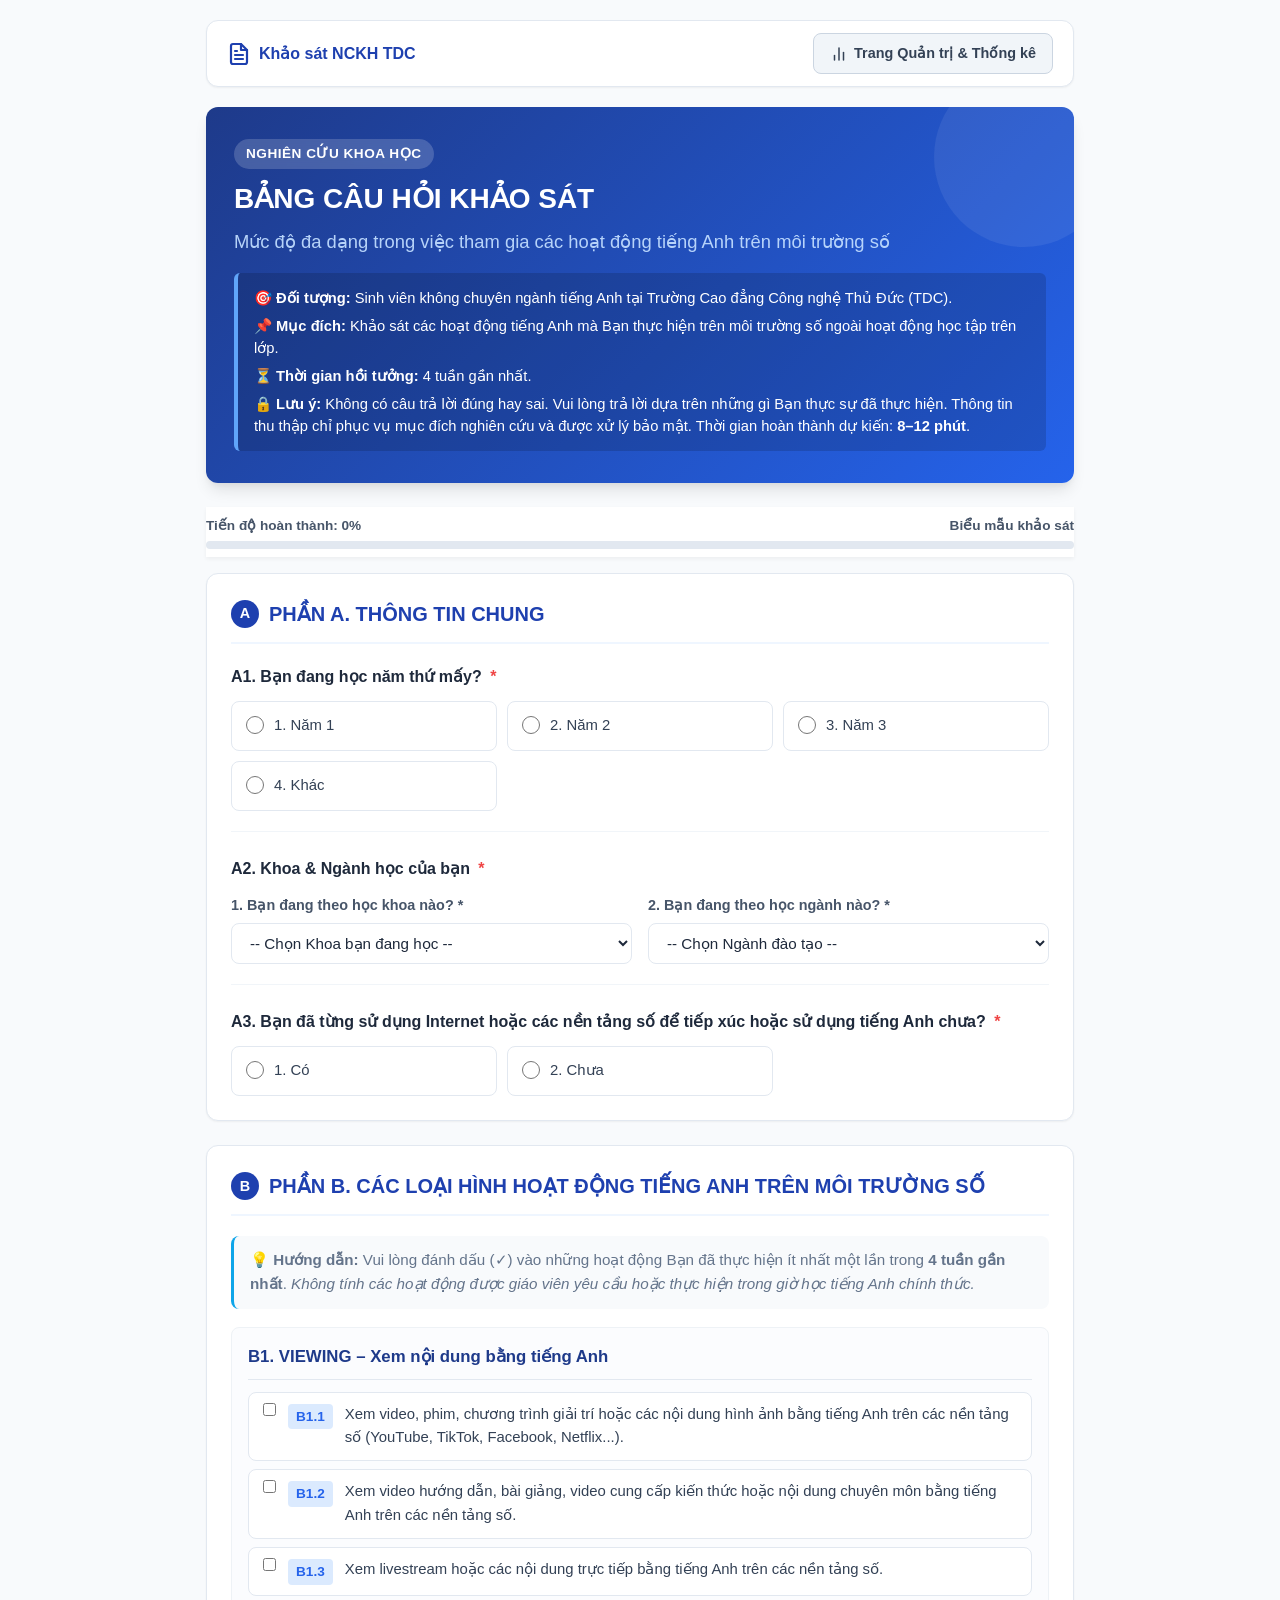
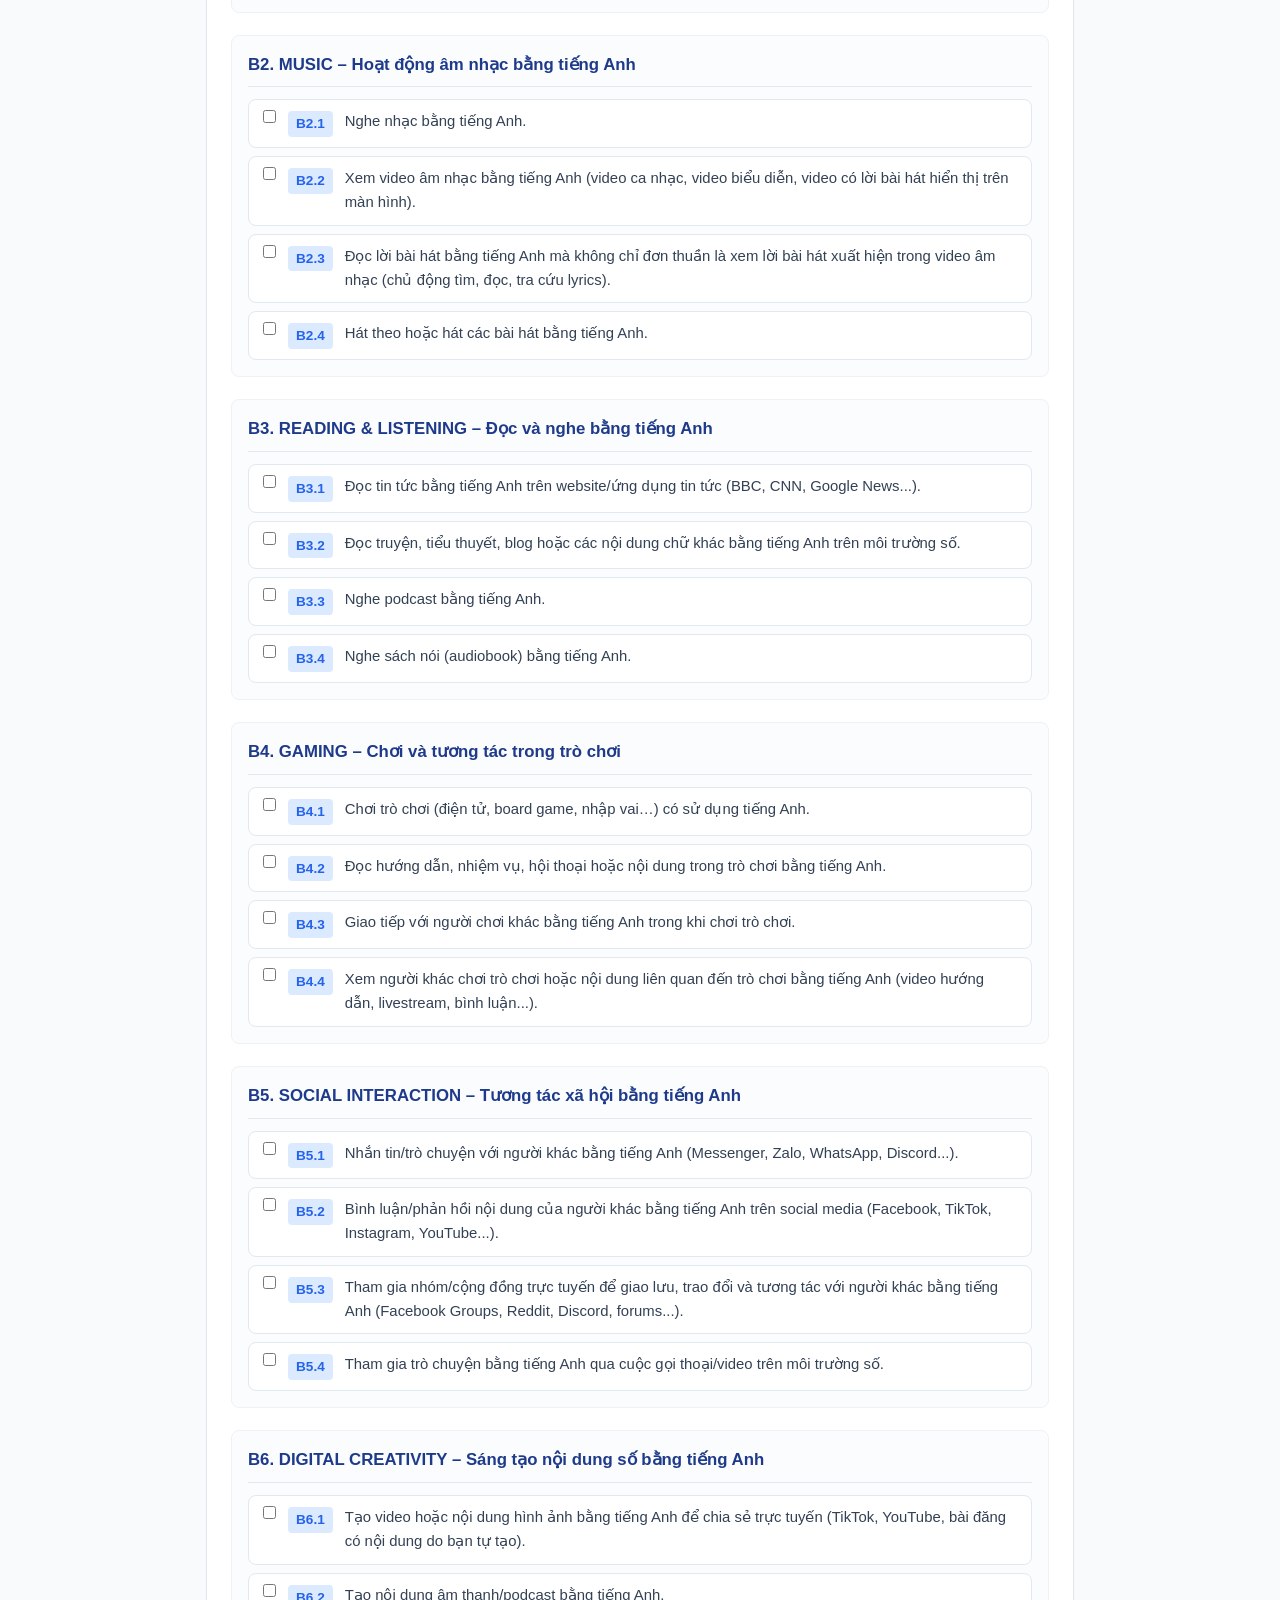
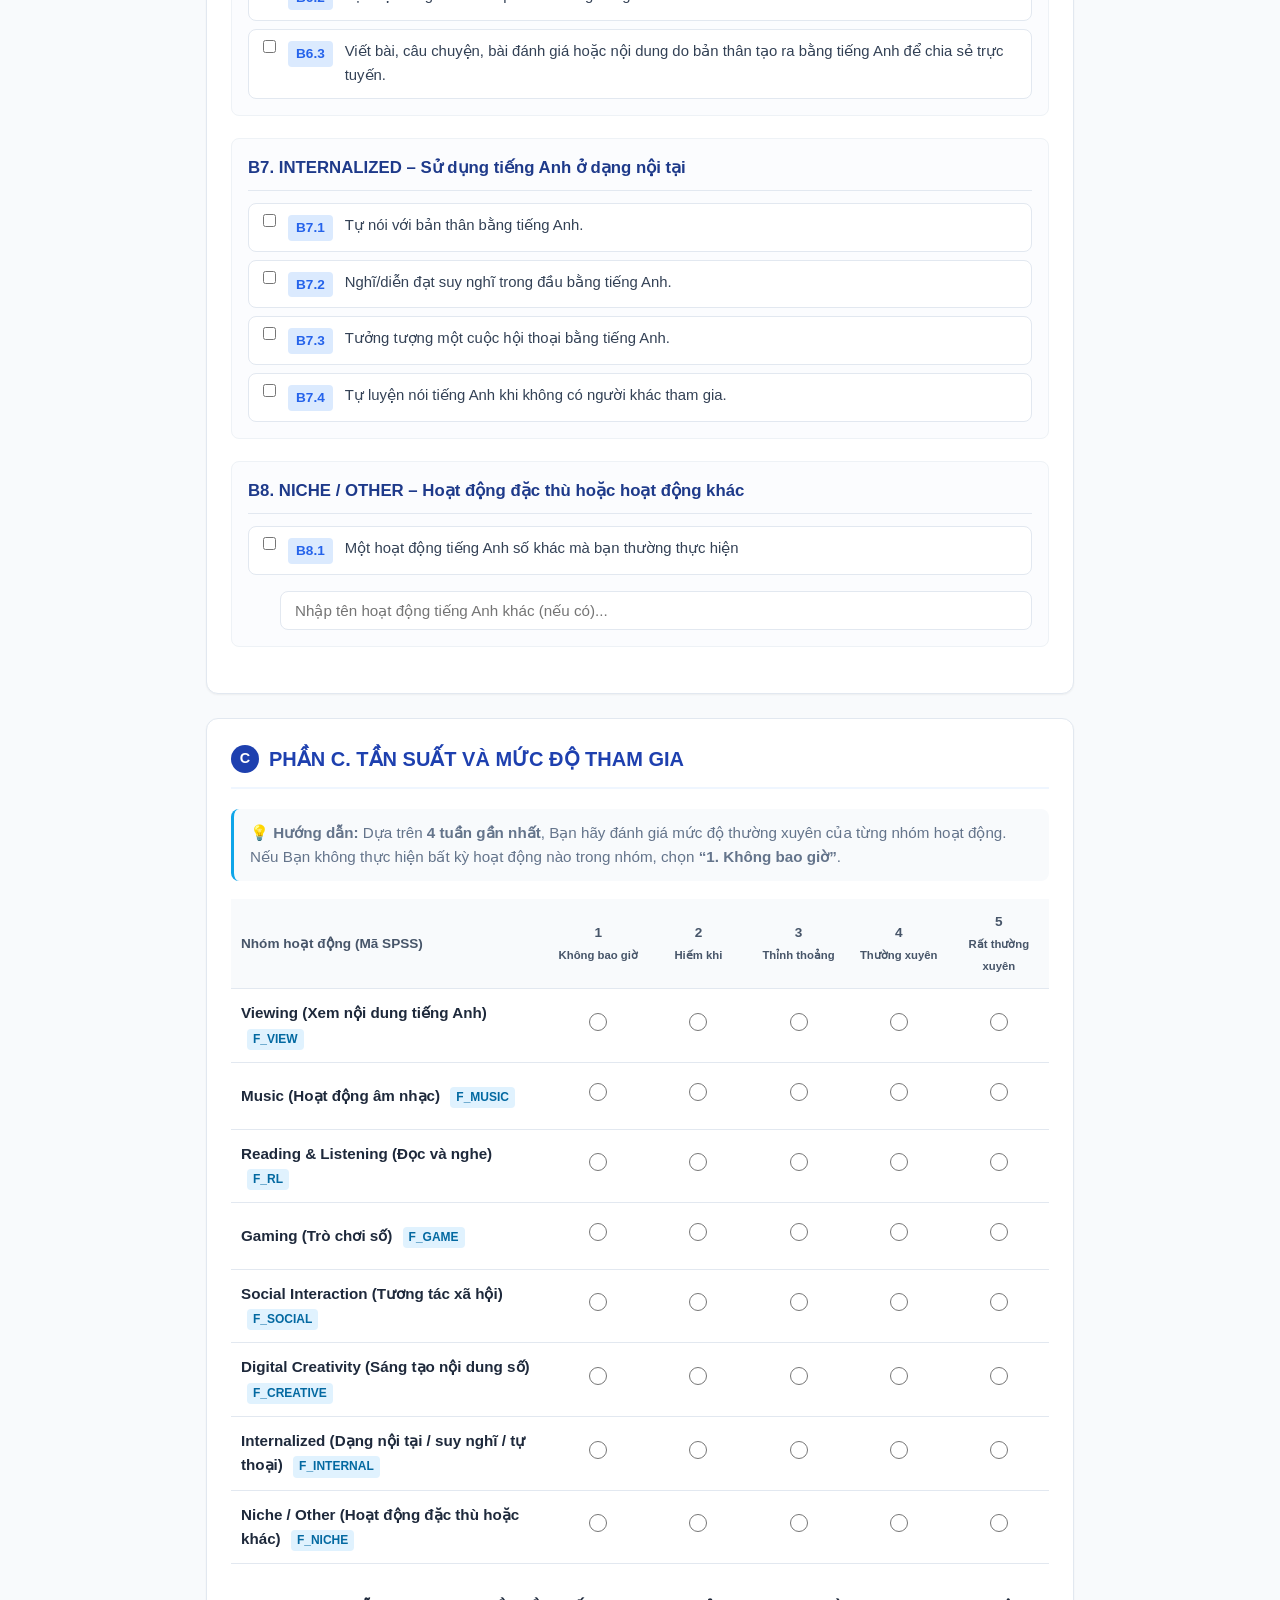
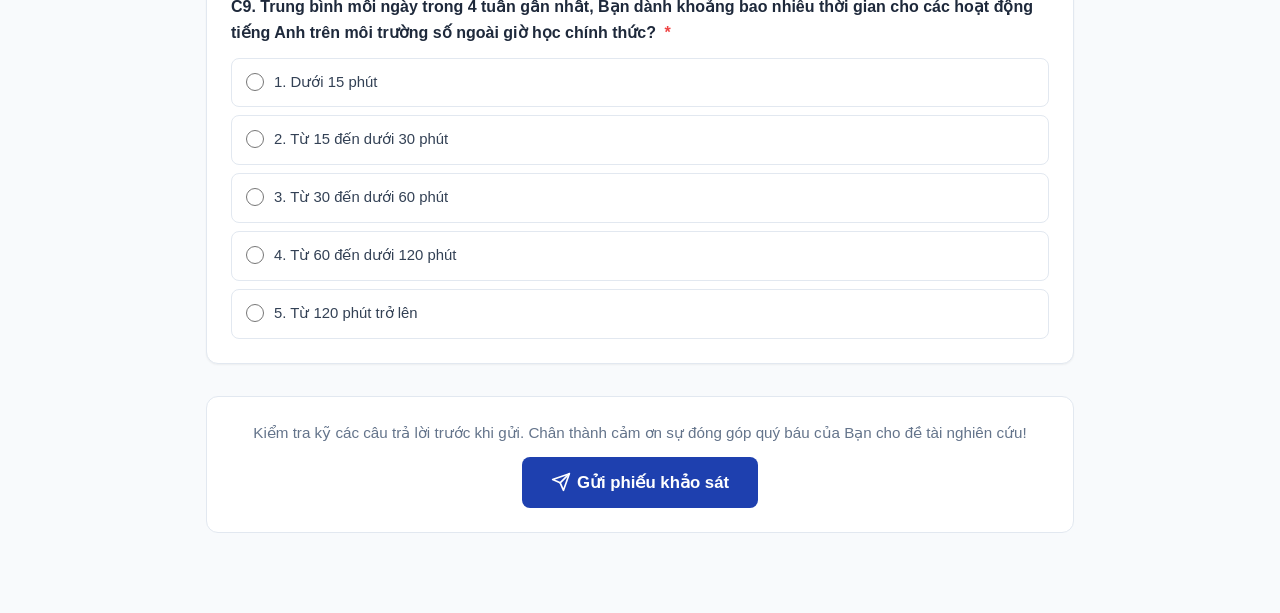
==== index.html @ c8fbd648 "Add files via upload" ====
<!DOCTYPE html>
<html lang="vi">
<head>
  <meta charset="UTF-8">
  <meta name="viewport" content="width=device-width, initial-scale=1.0">
  <title>Khảo Sát Hoạt Động Tiếng Anh Trên Môi Trường Số - TDC</title>
  <link rel="stylesheet" href="style.css">
  <link rel="icon" href="data:image/svg+xml,<svg xmlns=%22http://www.w3.org/2000/svg%22 viewBox=%220 0 100 100%22><text y=%22.9em%22 font-size=%2290%22>📋</text></svg>">
</head>
<body>

  <div class="container">
    <!-- Top Nav -->
    <header class="top-nav">
      <a href="index.html" class="nav-brand">
        <svg width="24" height="24" viewBox="0 0 24 24" fill="none" stroke="currentColor" stroke-width="2.2" stroke-linecap="round" stroke-linejoin="round">
          <path d="M14 2H6a2 2 0 0 0-2 2v16a2 2 0 0 0 2 2h12a2 2 0 0 0 2-2V8z"></path>
          <polyline points="14 2 14 8 20 8"></polyline>
          <line x1="16" y1="13" x2="8" y2="13"></line>
          <line x1="16" y1="17" x2="8" y2="17"></line>
          <polyline points="10 9 9 9 8 9"></polyline>
        </svg>
        <span>Khảo sát NCKH TDC</span>
      </a>
      <div class="nav-links">
        <a href="admin.html" class="btn btn-secondary">
          <svg width="18" height="18" viewBox="0 0 24 24" fill="none" stroke="currentColor" stroke-width="2" stroke-linecap="round" stroke-linejoin="round">
            <line x1="18" y1="20" x2="18" y2="10"></line>
            <line x1="12" y1="20" x2="12" y2="4"></line>
            <line x1="6" y1="20" x2="6" y2="14"></line>
          </svg>
          Trang Quản trị & Thống kê
        </a>
      </div>
    </header>

    <!-- Header Banner -->
    <div class="survey-header">
      <div class="survey-badge">Nghiên cứu khoa học</div>
      <h1>BẢNG CÂU HỎI KHẢO SÁT</h1>
      <h2>Mức độ đa dạng trong việc tham gia các hoạt động tiếng Anh trên môi trường số</h2>
      
      <div class="survey-meta-box">
        <p><strong>🎯 Đối tượng:</strong> Sinh viên không chuyên ngành tiếng Anh tại Trường Cao đẳng Công nghệ Thủ Đức (TDC).</p>
        <p><strong>📌 Mục đích:</strong> Khảo sát các hoạt động tiếng Anh mà Bạn thực hiện trên môi trường số ngoài hoạt động học tập trên lớp.</p>
        <p><strong>⏳ Thời gian hồi tưởng:</strong> 4 tuần gần nhất.</p>
        <p><strong>🔒 Lưu ý:</strong> Không có câu trả lời đúng hay sai. Vui lòng trả lời dựa trên những gì Bạn thực sự đã thực hiện. Thông tin thu thập chỉ phục vụ mục đích nghiên cứu và được xử lý bảo mật. Thời gian hoàn thành dự kiến: <strong>8–12 phút</strong>.</p>
      </div>
    </div>

    <!-- Progress Bar Sticky -->
    <div class="progress-container">
      <div style="display: flex; justify-content: space-between; font-size: 0.85rem; margin-bottom: 4px; font-weight: 600; color: #475569;">
        <span id="progressText">Tiến độ hoàn thành: 0%</span>
        <span>Biểu mẫu khảo sát</span>
      </div>
      <div class="progress-track">
        <div class="progress-fill" id="progressFill"></div>
      </div>
    </div>

    <!-- Form Container -->
    <div id="formContainer">
      <form id="surveyForm">

        <!-- ==================== PHẦN A ==================== -->
        <div class="form-section" id="sectionA">
          <div class="section-title">
            <span class="badge-num">A</span>
            <span>PHẦN A. THÔNG TIN CHUNG</span>
          </div>

          <!-- A1 -->
          <div class="question-group" id="questionA1">
            <label class="question-label">
              A1. Bạn đang học năm thứ mấy? <span class="required">*</span>
            </label>
            <div class="options-grid">
              <label class="option-card">
                <input type="radio" name="A1" value="1" data-label="Năm 1" required>
                <span class="option-text">1. Năm 1</span>
              </label>
              <label class="option-card">
                <input type="radio" name="A1" value="2" data-label="Năm 2">
                <span class="option-text">2. Năm 2</span>
              </label>
              <label class="option-card">
                <input type="radio" name="A1" value="3" data-label="Năm 3">
                <span class="option-text">3. Năm 3</span>
              </label>
              <label class="option-card">
                <input type="radio" name="A1" value="4" data-label="Khác">
                <span class="option-text">4. Khác</span>
              </label>
            </div>
          </div>

          <!-- A2 Khoa & Ngành -->
          <div class="question-group" id="questionA2">
            <label class="question-label">
              A2. Khoa & Ngành học của bạn <span class="required">*</span>
            </label>
            
            <div style="display: grid; grid-template-columns: repeat(auto-fit, minmax(280px, 1fr)); gap: 16px; margin-top: 10px;">
              <div>
                <label style="font-size: 0.9rem; font-weight: 600; color: #475569; display: block; margin-bottom: 6px;">
                  1. Bạn đang theo học khoa nào? <span class="required">*</span>
                </label>
                <select id="selectFaculty" class="select-input" required>
                  <option value="">-- Chọn Khoa bạn đang học --</option>
                </select>
              </div>

              <div>
                <label style="font-size: 0.9rem; font-weight: 600; color: #475569; display: block; margin-bottom: 6px;">
                  2. Bạn đang theo học ngành nào? <span class="required">*</span>
                </label>
                <select id="selectMajor" class="select-input" required>
                  <option value="">-- Chọn Ngành đào tạo --</option>
                </select>
              </div>
            </div>
          </div>

          <!-- A3 -->
          <div class="question-group" id="questionA3">
            <label class="question-label">
              A3. Bạn đã từng sử dụng Internet hoặc các nền tảng số để tiếp xúc hoặc sử dụng tiếng Anh chưa? <span class="required">*</span>
            </label>
            <div class="options-grid">
              <label class="option-card">
                <input type="radio" name="A3" value="1" data-label="Có" required>
                <span class="option-text">1. Có</span>
              </label>
              <label class="option-card">
                <input type="radio" name="A3" value="2" data-label="Chưa">
                <span class="option-text">2. Chưa</span>
              </label>
            </div>
          </div>
        </div>

        <!-- ==================== PHẦN B ==================== -->
        <div class="form-section" id="sectionB">
          <div class="section-title">
            <span class="badge-num">B</span>
            <span>PHẦN B. CÁC LOẠI HÌNH HOẠT ĐỘNG TIẾNG ANH TRÊN MÔI TRƯỜNG SỐ</span>
          </div>
          
          <div class="section-intro">
            💡 <strong>Hướng dẫn:</strong> Vui lòng đánh dấu (✓) vào những hoạt động Bạn đã thực hiện ít nhất một lần trong <strong>4 tuần gần nhất</strong>. <em>Không tính các hoạt động được giáo viên yêu cầu hoặc thực hiện trong giờ học tiếng Anh chính thức.</em>
          </div>

          <!-- Dynamic container for B1 to B8 -->
          <div id="partBContainer"></div>
        </div>

        <!-- ==================== PHẦN C ==================== -->
        <div class="form-section" id="sectionC">
          <div class="section-title">
            <span class="badge-num">C</span>
            <span>PHẦN C. TẦN SUẤT VÀ MỨC ĐỘ THAM GIA</span>
          </div>

          <div class="section-intro">
            💡 <strong>Hướng dẫn:</strong> Dựa trên <strong>4 tuần gần nhất</strong>, Bạn hãy đánh giá mức độ thường xuyên của từng nhóm hoạt động. Nếu Bạn không thực hiện bất kỳ hoạt động nào trong nhóm, chọn <strong>“1. Không bao giờ”</strong>.
          </div>

          <!-- Likert Table -->
          <div class="likert-table-container">
            <table class="likert-table">
              <thead>
                <tr>
                  <th>Nhóm hoạt động (Mã SPSS)</th>
                  <th style="width: 12%;">1<br><small>Không bao giờ</small></th>
                  <th style="width: 12%;">2<br><small>Hiếm khi</small></th>
                  <th style="width: 12%;">3<br><small>Thỉnh thoảng</small></th>
                  <th style="width: 12%;">4<br><small>Thường xuyên</small></th>
                  <th style="width: 12%;">5<br><small>Rất thường xuyên</small></th>
                </tr>
              </thead>
              <tbody id="likertTableBody">
                <!-- Injected via JavaScript -->
              </tbody>
            </table>
          </div>

          <!-- C9 -->
          <div class="question-group" id="questionC9" style="margin-top: 30px;">
            <label class="question-label">
              C9. Trung bình mỗi ngày trong 4 tuần gần nhất, Bạn dành khoảng bao nhiêu thời gian cho các hoạt động tiếng Anh trên môi trường số ngoài giờ học chính thức? <span class="required">*</span>
            </label>
            <div style="display: flex; flex-direction: column; gap: 8px;">
              <label class="option-card">
                <input type="radio" name="C9" value="1" data-label="Dưới 15 phút" required>
                <span class="option-text">1. Dưới 15 phút</span>
              </label>
              <label class="option-card">
                <input type="radio" name="C9" value="2" data-label="Từ 15 đến dưới 30 phút">
                <span class="option-text">2. Từ 15 đến dưới 30 phút</span>
              </label>
              <label class="option-card">
                <input type="radio" name="C9" value="3" data-label="Từ 30 đến dưới 60 phút">
                <span class="option-text">3. Từ 30 đến dưới 60 phút</span>
              </label>
              <label class="option-card">
                <input type="radio" name="C9" value="4" data-label="Từ 60 đến dưới 120 phút">
                <span class="option-text">4. Từ 60 đến dưới 120 phút</span>
              </label>
              <label class="option-card">
                <input type="radio" name="C9" value="5" data-label="Từ 120 phút trở lên">
                <span class="option-text">5. Từ 120 phút trở lên</span>
              </label>
            </div>
          </div>
        </div>

        <!-- Submit Button -->
        <div class="submit-box">
          <p style="font-size: 0.95rem; color: #64748b; text-align: center;">
            Kiểm tra kỹ các câu trả lời trước khi gửi. Chân thành cảm ơn sự đóng góp quý báu của Bạn cho đề tài nghiên cứu!
          </p>
          <button type="submit" id="submitBtn" class="btn btn-primary btn-lg">
            <svg width="20" height="20" viewBox="0 0 24 24" fill="none" stroke="currentColor" stroke-width="2" stroke-linecap="round" stroke-linejoin="round">
              <line x1="22" y1="2" x2="11" y2="13"></line>
              <polygon points="22 2 15 22 11 13 2 9 22 2"></polygon>
            </svg>
            Gửi phiếu khảo sát
          </button>
        </div>

      </form>
    </div>

    <!-- Success Container (Hidden initially) -->
    <div id="successContainer" style="display: none; text-align: center; background: white; padding: 48px 24px; border-radius: var(--radius); border: 1px solid var(--border); box-shadow: var(--shadow); margin-top: 20px;">
      <div style="width: 72px; height: 72px; background: #dcfce7; color: #16a34a; border-radius: 50%; display: flex; align-items: center; justify-content: center; margin: 0 auto 20px;">
        <svg width="40" height="40" viewBox="0 0 24 24" fill="none" stroke="currentColor" stroke-width="2.5" stroke-linecap="round" stroke-linejoin="round">
          <polyline points="20 6 9 17 4 12"></polyline>
        </svg>
      </div>
      <h2 style="font-size: 1.8rem; font-weight: 700; color: #1e293b; margin-bottom: 10px;">Gửi phiếu khảo sát thành công!</h2>
      <p style="font-size: 1.05rem; color: #64748b; max-width: 550px; margin: 0 auto 16px;">
        Câu trả lời của Bạn đã được hệ thống ghi nhận an toàn vào cơ sở dữ liệu nghiên cứu.
      </p>
      <div style="display: inline-block; background: #f1f5f9; padding: 8px 16px; border-radius: 6px; font-size: 0.9rem; color: #334155; margin-bottom: 28px;">
        Mã phiếu ghi nhận: <strong id="respIdDisplay" style="color: #2563eb;">#000</strong>
      </div>
      <div style="display: flex; justify-content: center; gap: 14px; flex-wrap: wrap;">
        <button id="btnNewResponse" class="btn btn-secondary">
          <svg width="18" height="18" viewBox="0 0 24 24" fill="none" stroke="currentColor" stroke-width="2" stroke-linecap="round" stroke-linejoin="round">
            <polyline points="1 4 1 10 7 10"></polyline>
            <path d="M3.51 15a9 9 0 1 0 2.13-9.36L1 10"></path>
          </svg>
          Gửi câu trả lời khác
        </button>
        <a href="admin.html" class="btn btn-primary">
          <svg width="18" height="18" viewBox="0 0 24 24" fill="none" stroke="currentColor" stroke-width="2" stroke-linecap="round" stroke-linejoin="round">
            <line x1="18" y1="20" x2="18" y2="10"></line>
            <line x1="12" y1="20" x2="12" y2="4"></line>
            <line x1="6" y1="20" x2="6" y2="14"></line>
          </svg>
          Xem kết quả thống kê
        </a>
      </div>
    </div>

  </div>

  <script src="config.js"></script>
  <script src="app.js"></script>
</body>
</html>
---- style.css ----
/* Reset & Core Styles */
:root {
  --primary: #1e40af;
  --primary-hover: #1d4ed8;
  --primary-light: #eff6ff;
  --secondary: #0ea5e9;
  --accent: #f59e0b;
  --success: #10b981;
  --danger: #ef4444;
  --bg-main: #f8fafc;
  --card-bg: #ffffff;
  --text-main: #1e293b;
  --text-muted: #64748b;
  --border: #e2e8f0;
  --border-focus: #3b82f6;
  --shadow-sm: 0 1px 2px 0 rgba(0, 0, 0, 0.05);
  --shadow: 0 4px 6px -1px rgba(0, 0, 0, 0.1), 0 2px 4px -1px rgba(0, 0, 0, 0.06);
  --shadow-lg: 0 10px 15px -3px rgba(0, 0, 0, 0.1), 0 4px 6px -2px rgba(0, 0, 0, 0.05);
  --radius: 12px;
  --radius-sm: 8px;
}

* {
  box-sizing: border-box;
  margin: 0;
  padding: 0;
}

body {
  font-family: -apple-system, BlinkMacSystemFont, "Segoe UI", Roboto, Helvetica, Arial, sans-serif;
  background-color: var(--bg-main);
  color: var(--text-main);
  line-height: 1.6;
  padding-bottom: 60px;
}

.container {
  max-width: 900px;
  margin: 0 auto;
  padding: 20px 16px;
}

.admin-container {
  max-width: 1200px;
  margin: 0 auto;
  padding: 20px 16px;
}

/* Header Banner */
.survey-header {
  background: linear-gradient(135deg, #1e3a8a 0%, #2563eb 100%);
  color: white;
  border-radius: var(--radius);
  padding: 32px 28px;
  margin-bottom: 24px;
  box-shadow: var(--shadow-lg);
  position: relative;
  overflow: hidden;
}

.survey-header::after {
  content: "";
  position: absolute;
  top: -40px;
  right: -40px;
  width: 180px;
  height: 180px;
  background: rgba(255, 255, 255, 0.07);
  border-radius: 50%;
  pointer-events: none;
}

.survey-badge {
  display: inline-block;
  background: rgba(255, 255, 255, 0.18);
  backdrop-filter: blur(4px);
  padding: 4px 12px;
  border-radius: 9999px;
  font-size: 0.85rem;
  font-weight: 600;
  letter-spacing: 0.5px;
  text-transform: uppercase;
  margin-bottom: 12px;
}

.survey-header h1 {
  font-size: 1.75rem;
  font-weight: 800;
  line-height: 1.3;
  margin-bottom: 10px;
}

.survey-header h2 {
  font-size: 1.15rem;
  font-weight: 500;
  opacity: 0.95;
  margin-bottom: 16px;
  color: #bfdbfe;
}

.survey-meta-box {
  background: rgba(0, 0, 0, 0.15);
  border-left: 4px solid #60a5fa;
  border-radius: 6px;
  padding: 14px 16px;
  font-size: 0.92rem;
  line-height: 1.5;
}

.survey-meta-box p {
  margin-bottom: 6px;
}

.survey-meta-box p:last-child {
  margin-bottom: 0;
}

/* Navigation bar */
.top-nav {
  display: flex;
  justify-content: space-between;
  align-items: center;
  background: white;
  padding: 12px 20px;
  border-radius: var(--radius);
  margin-bottom: 20px;
  box-shadow: var(--shadow-sm);
  border: 1px solid var(--border);
}

.nav-brand {
  font-weight: 700;
  color: var(--primary);
  display: flex;
  align-items: center;
  gap: 8px;
  text-decoration: none;
}

.nav-links {
  display: flex;
  gap: 12px;
}

.btn {
  display: inline-flex;
  align-items: center;
  gap: 6px;
  padding: 8px 16px;
  font-size: 0.9rem;
  font-weight: 600;
  border-radius: var(--radius-sm);
  border: 1px solid transparent;
  cursor: pointer;
  transition: all 0.2s ease;
  text-decoration: none;
}

.btn-primary {
  background-color: var(--primary);
  color: white;
}
.btn-primary:hover {
  background-color: var(--primary-hover);
}

.btn-secondary {
  background-color: #f1f5f9;
  color: #334155;
  border-color: #cbd5e1;
}
.btn-secondary:hover {
  background-color: #e2e8f0;
}

.btn-success {
  background-color: var(--success);
  color: white;
}
.btn-success:hover {
  background-color: #059669;
}

.btn-danger {
  background-color: var(--danger);
  color: white;
}
.btn-danger:hover {
  background-color: #dc2626;
}

.btn-sm {
  padding: 4px 10px;
  font-size: 0.8rem;
}

.btn-lg {
  padding: 14px 28px;
  font-size: 1.05rem;
}

/* Card Sections */
.form-section {
  background: var(--card-bg);
  border-radius: var(--radius);
  padding: 24px;
  margin-bottom: 24px;
  box-shadow: var(--shadow-sm);
  border: 1px solid var(--border);
  transition: border-color 0.2s;
}

.section-title {
  display: flex;
  align-items: center;
  gap: 10px;
  font-size: 1.25rem;
  font-weight: 700;
  color: var(--primary);
  border-bottom: 2px solid var(--primary-light);
  padding-bottom: 12px;
  margin-bottom: 20px;
}

.section-title .badge-num {
  background-color: var(--primary);
  color: white;
  width: 28px;
  height: 28px;
  border-radius: 50%;
  display: flex;
  align-items: center;
  justify-content: center;
  font-size: 0.9rem;
}

.section-intro {
  font-size: 0.95rem;
  color: var(--text-muted);
  margin-bottom: 18px;
  background-color: #f8fafc;
  padding: 12px 16px;
  border-radius: var(--radius-sm);
  border-left: 3px solid var(--secondary);
}

/* Question styling */
.question-group {
  margin-bottom: 24px;
  padding-bottom: 20px;
  border-bottom: 1px solid #f1f5f9;
}

.question-group:last-child {
  margin-bottom: 0;
  padding-bottom: 0;
  border-bottom: none;
}

.question-label {
  font-weight: 600;
  font-size: 1rem;
  color: #1e293b;
  margin-bottom: 12px;
  display: block;
}

.question-label .required {
  color: var(--danger);
  margin-left: 4px;
}

/* Radio & Checkbox Cards */
.options-grid {
  display: grid;
  grid-template-columns: repeat(auto-fill, minmax(240px, 1fr));
  gap: 10px;
}

.option-card {
  display: flex;
  align-items: flex-start;
  gap: 10px;
  padding: 12px 14px;
  border: 1.5px solid var(--border);
  border-radius: var(--radius-sm);
  cursor: pointer;
  background-color: #ffffff;
  transition: all 0.15s ease;
}

.option-card:hover {
  border-color: var(--border-focus);
  background-color: #f8fafc;
}

.option-card input[type="radio"],
.option-card input[type="checkbox"] {
  width: 18px;
  height: 18px;
  margin-top: 2px;
  accent-color: var(--primary);
  cursor: pointer;
  flex-shrink: 0;
}

.option-card.selected {
  border-color: var(--primary);
  background-color: var(--primary-light);
}

.option-text {
  font-size: 0.93rem;
  color: #334155;
  user-select: none;
  flex-grow: 1;
}

/* Form Inputs & Selects */
.select-input,
.text-input {
  width: 100%;
  padding: 10px 14px;
  font-size: 0.95rem;
  border: 1.5px solid var(--border);
  border-radius: var(--radius-sm);
  background-color: white;
  color: var(--text-main);
  outline: none;
  transition: border-color 0.2s, box-shadow 0.2s;
}

.select-input:focus,
.text-input:focus {
  border-color: var(--border-focus);
  box-shadow: 0 0 0 3px rgba(59, 130, 246, 0.15);
}

/* Part B Activity Groups */
.activity-subgroup {
  margin-bottom: 22px;
  background: #fbfcfe;
  border: 1px solid #eef2f6;
  border-radius: var(--radius-sm);
  padding: 16px;
}

.subgroup-header {
  display: flex;
  align-items: center;
  justify-content: space-between;
  margin-bottom: 12px;
  padding-bottom: 8px;
  border-bottom: 1.5px solid #e2e8f0;
}

.subgroup-title {
  font-size: 1.05rem;
  font-weight: 700;
  color: #1e3a8a;
}

.activity-list {
  display: flex;
  flex-direction: column;
  gap: 8px;
}

.activity-item {
  display: flex;
  align-items: flex-start;
  gap: 12px;
  padding: 10px 14px;
  background: white;
  border: 1px solid #e2e8f0;
  border-radius: 8px;
  cursor: pointer;
  transition: all 0.15s;
}

.activity-item:hover {
  border-color: #93c5fd;
  background-color: #f0f7ff;
}

.activity-item.checked {
  border-color: #3b82f6;
  background-color: #eff6ff;
}

.activity-code {
  font-weight: 700;
  font-size: 0.85rem;
  color: #2563eb;
  background: #dbeafe;
  padding: 2px 8px;
  border-radius: 4px;
  flex-shrink: 0;
  margin-top: 1px;
}

.activity-desc {
  font-size: 0.93rem;
  color: #334155;
  flex-grow: 1;
}

/* Part C Likert Scale Grid */
.likert-table-container {
  overflow-x: auto;
  margin-top: 12px;
}

.likert-table {
  width: 100%;
  border-collapse: collapse;
  min-width: 620px;
}

.likert-table th,
.likert-table td {
  padding: 12px 10px;
  text-align: center;
  border-bottom: 1px solid #e2e8f0;
}

.likert-table th {
  background-color: #f8fafc;
  font-weight: 600;
  font-size: 0.85rem;
  color: #475569;
}

.likert-table th:first-child,
.likert-table td:first-child {
  text-align: left;
  width: 38%;
}

.likert-table tr:hover td {
  background-color: #f8fafc;
}

.likert-btn-label {
  display: block;
  cursor: pointer;
  padding: 8px 4px;
  border-radius: 6px;
  transition: background-color 0.15s;
}

.likert-btn-label:hover {
  background-color: #e0f2fe;
}

.likert-btn-label input[type="radio"] {
  width: 18px;
  height: 18px;
  cursor: pointer;
  accent-color: var(--primary);
}

.likert-row-title {
  font-weight: 600;
  font-size: 0.95rem;
  color: #1e293b;
}

.likert-spss-tag {
  display: inline-block;
  font-size: 0.75rem;
  font-weight: 700;
  color: #0369a1;
  background: #e0f2fe;
  padding: 1px 6px;
  border-radius: 4px;
  margin-left: 6px;
}

/* Submit Section */
.submit-box {
  display: flex;
  flex-direction: column;
  align-items: center;
  gap: 12px;
  margin-top: 32px;
  padding: 24px;
  background: white;
  border-radius: var(--radius);
  border: 1px solid var(--border);
}

/* Progress bar */
.progress-container {
  position: sticky;
  top: 0;
  z-index: 100;
  background: white;
  padding: 8px 0;
  margin-bottom: 16px;
  box-shadow: 0 2px 4px rgba(0,0,0,0.05);
}

.progress-track {
  width: 100%;
  height: 8px;
  background: #e2e8f0;
  border-radius: 4px;
  overflow: hidden;
}

.progress-fill {
  height: 100%;
  background: linear-gradient(90deg, #3b82f6, #10b981);
  width: 0%;
  transition: width 0.3s ease;
}

/* Admin Dashboard Specific Styles */
.stats-grid {
  display: grid;
  grid-template-columns: repeat(auto-fit, minmax(220px, 1fr));
  gap: 16px;
  margin-bottom: 24px;
}

.stat-card {
  background: white;
  padding: 20px;
  border-radius: var(--radius);
  border: 1px solid var(--border);
  box-shadow: var(--shadow-sm);
  display: flex;
  flex-direction: column;
}

.stat-value {
  font-size: 2.2rem;
  font-weight: 800;
  color: var(--primary);
  line-height: 1.1;
  margin: 8px 0 4px;
}

.stat-label {
  font-size: 0.88rem;
  color: var(--text-muted);
  font-weight: 600;
  text-transform: uppercase;
  letter-spacing: 0.5px;
}

.stat-subtext {
  font-size: 0.82rem;
  color: #64748b;
}

.data-table-container {
  background: white;
  border-radius: var(--radius);
  border: 1px solid var(--border);
  box-shadow: var(--shadow-sm);
  overflow-x: auto;
  margin-bottom: 24px;
}

.data-table {
  width: 100%;
  border-collapse: collapse;
  font-size: 0.9rem;
}

.data-table th {
  background: #f8fafc;
  padding: 12px 14px;
  text-align: left;
  font-weight: 700;
  color: #334155;
  border-bottom: 2px solid var(--border);
}

.data-table td {
  padding: 12px 14px;
  border-bottom: 1px solid #f1f5f9;
  color: #334155;
}

.data-table tr:hover td {
  background-color: #f8fafc;
}

/* Progress bar inside table/stats */
.bar-container {
  display: flex;
  align-items: center;
  gap: 8px;
  width: 100%;
}

.bar-bg {
  flex-grow: 1;
  height: 10px;
  background-color: #f1f5f9;
  border-radius: 999px;
  overflow: hidden;
}

.bar-fill {
  height: 100%;
  background-color: #3b82f6;
  border-radius: 999px;
}

.bar-percent {
  font-size: 0.85rem;
  font-weight: 600;
  width: 48px;
  text-align: right;
  color: #1e293b;
}

/* Modal */
.modal-overlay {
  position: fixed;
  inset: 0;
  background: rgba(0, 0, 0, 0.5);
  display: flex;
  align-items: center;
  justify-content: center;
  z-index: 1000;
  padding: 16px;
  opacity: 0;
  pointer-events: none;
  transition: opacity 0.2s ease;
}

.modal-overlay.active {
  opacity: 1;
  pointer-events: auto;
}

.modal-content {
  background: white;
  width: 100%;
  max-width: 800px;
  max-height: 90vh;
  overflow-y: auto;
  border-radius: var(--radius);
  padding: 24px;
  box-shadow: 0 20px 25px -5px rgba(0, 0, 0, 0.2);
  transform: translateY(20px);
  transition: transform 0.2s ease;
}

.modal-overlay.active .modal-content {
  transform: translateY(0);
}

.modal-header {
  display: flex;
  justify-content: space-between;
  align-items: center;
  border-bottom: 1.5px solid var(--border);
  padding-bottom: 14px;
  margin-bottom: 18px;
}

.close-btn {
  background: none;
  border: none;
  font-size: 1.5rem;
  cursor: pointer;
  color: #94a3b8;
  line-height: 1;
}
.close-btn:hover {
  color: #1e293b;
}

/* Toast alert */
.toast {
  position: fixed;
  bottom: 24px;
  right: 24px;
  background: #1e293b;
  color: white;
  padding: 12px 20px;
  border-radius: var(--radius-sm);
  box-shadow: var(--shadow-lg);
  display: flex;
  align-items: center;
  gap: 10px;
  font-size: 0.95rem;
  z-index: 2000;
  transform: translateY(100px);
  opacity: 0;
  transition: all 0.3s ease;
}

.toast.show {
  transform: translateY(0);
  opacity: 1;
}

.toast.success {
  background-color: #065f46;
  border-left: 4px solid #10b981;
}

.toast.error {
  background-color: #991b1b;
  border-left: 4px solid #ef4444;
}

/* Responsive */
@media (max-width: 768px) {
  .survey-header {
    padding: 24px 18px;
  }
  .survey-header h1 {
    font-size: 1.35rem;
  }
  .form-section {
    padding: 18px 14px;
  }
  .options-grid {
    grid-template-columns: 1fr;
  }
}
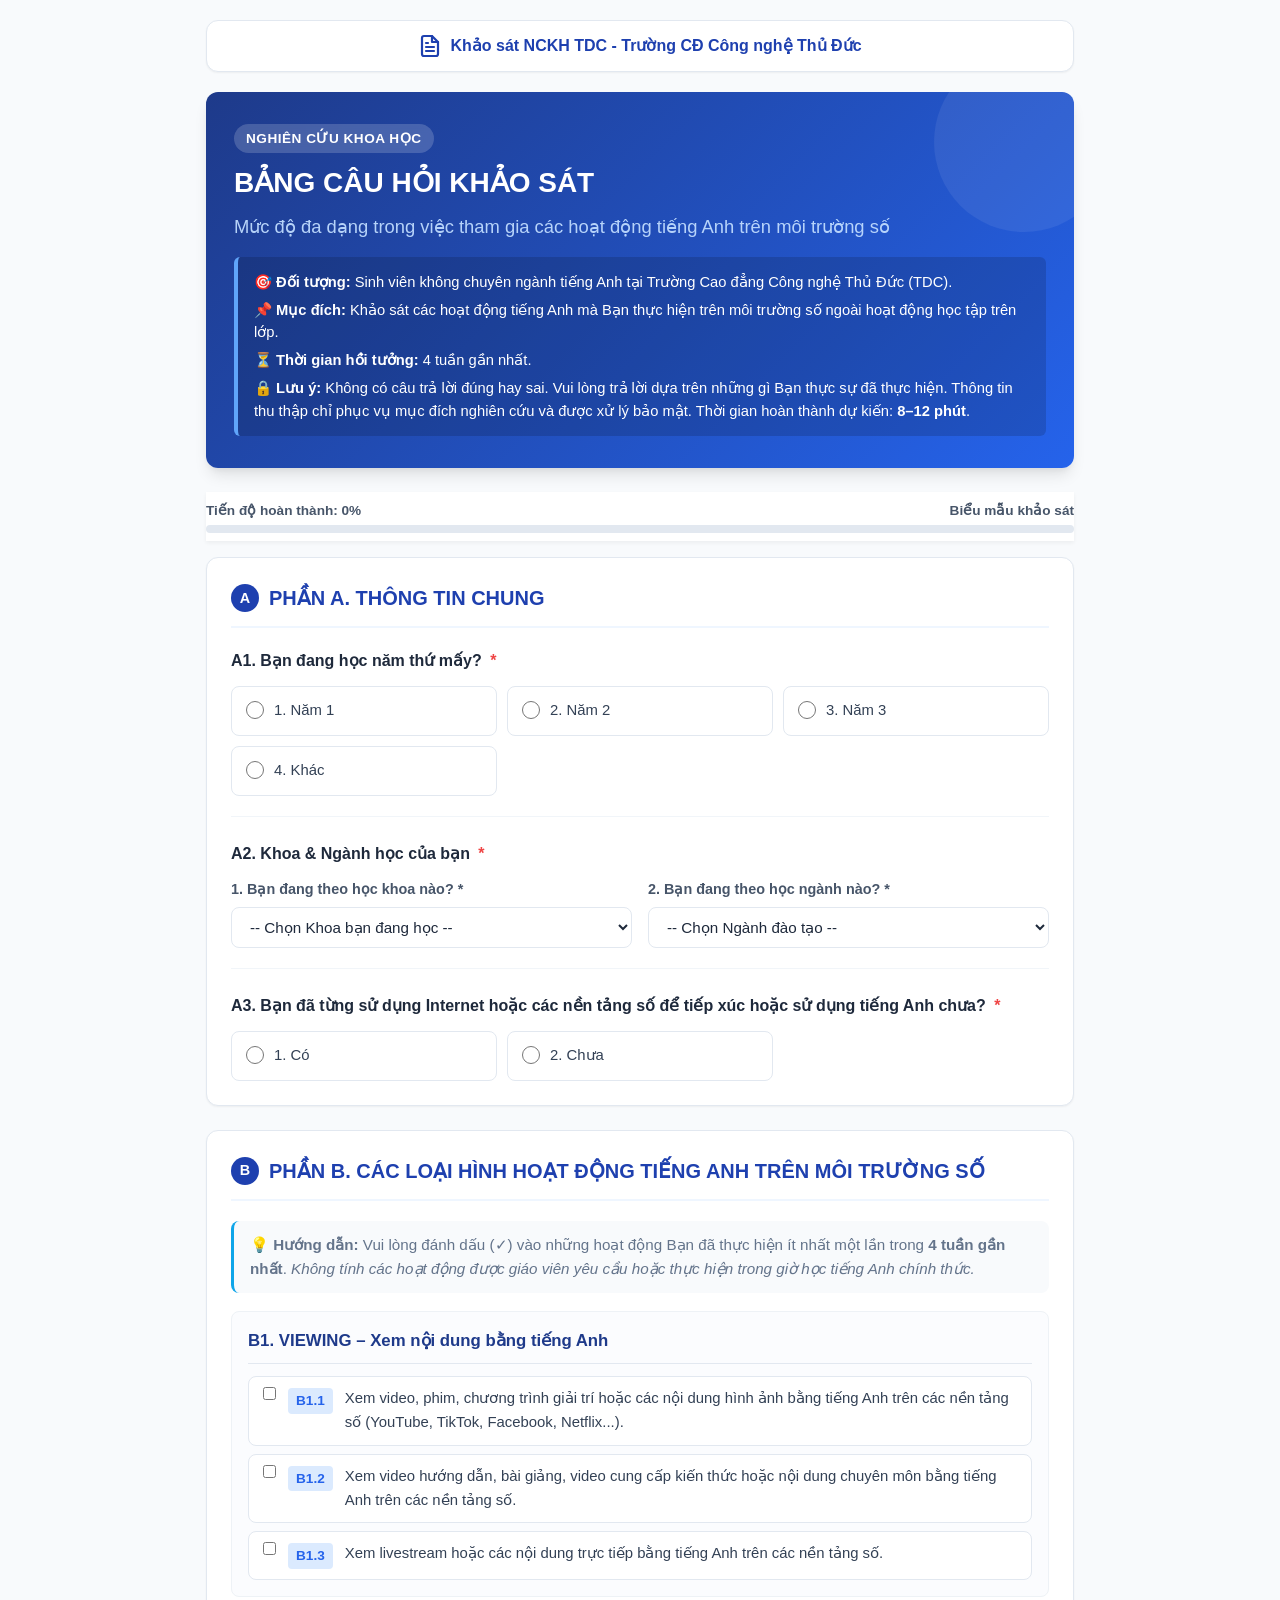
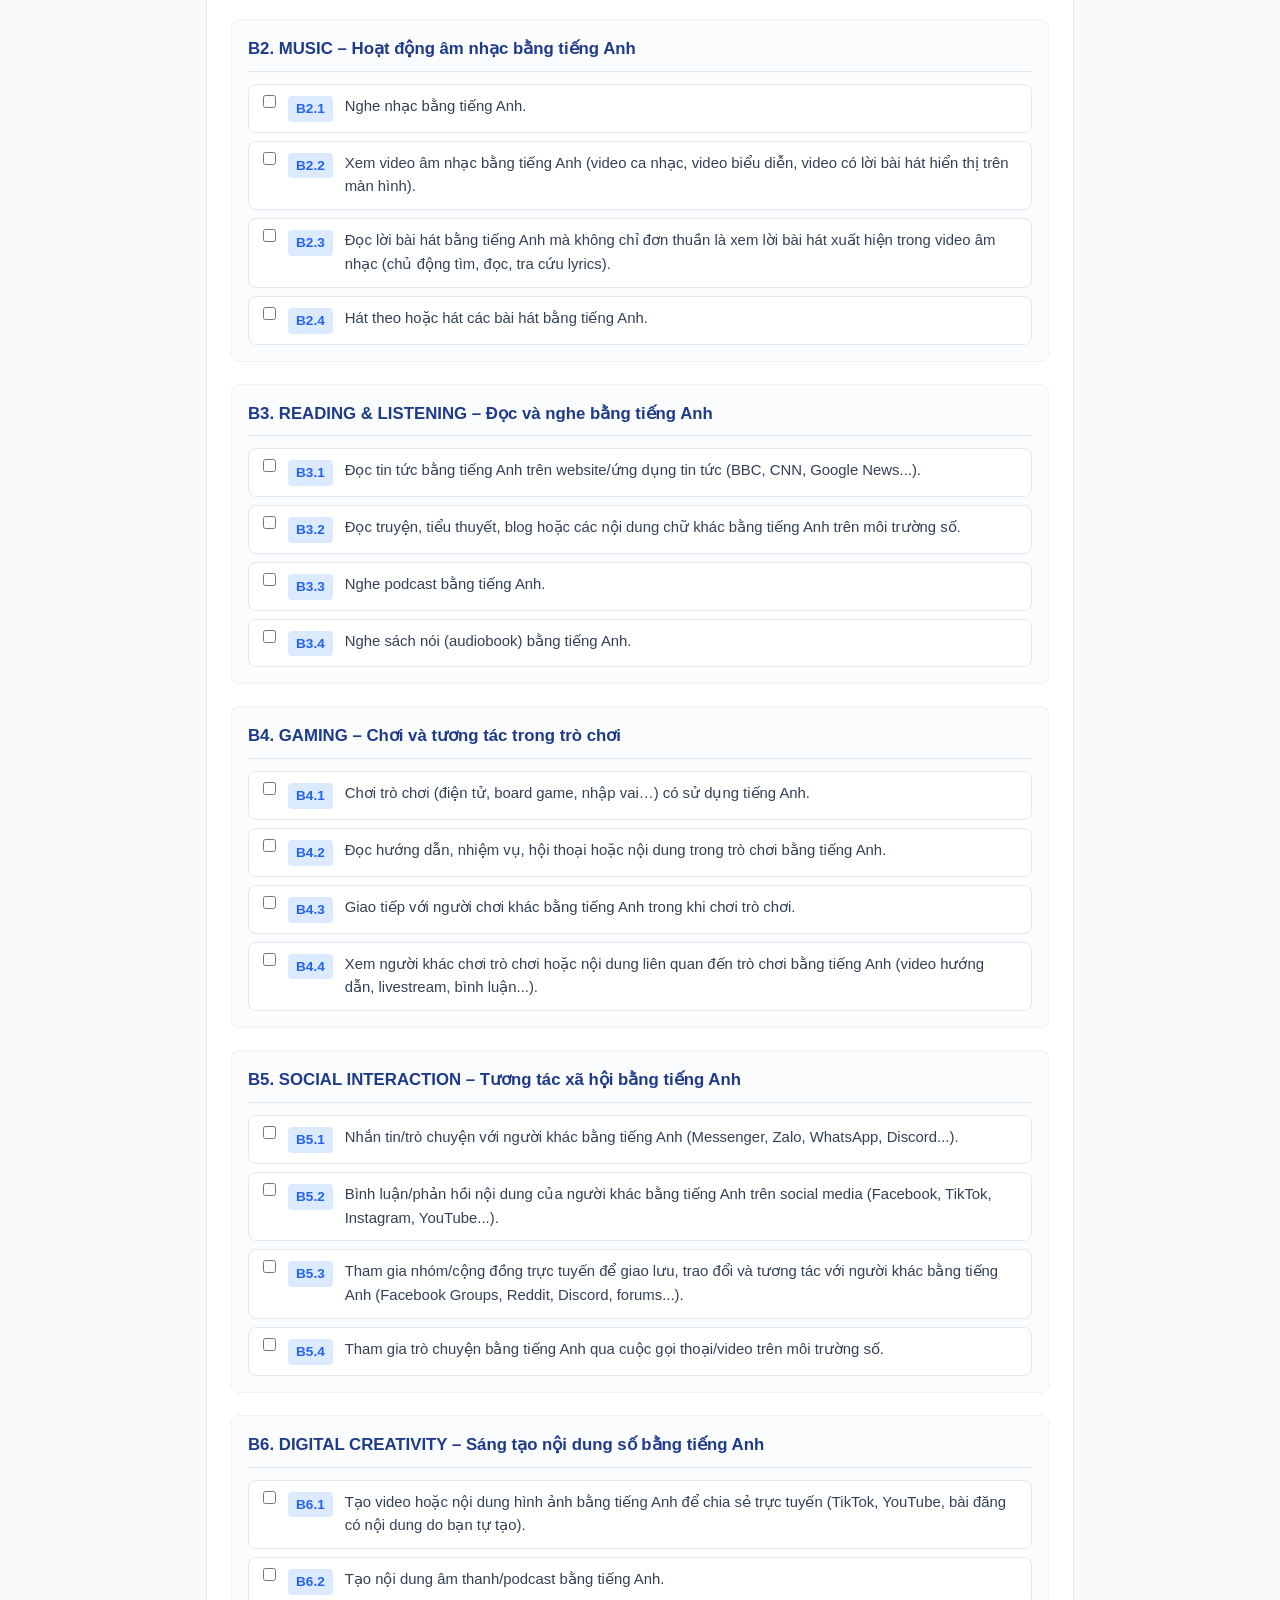
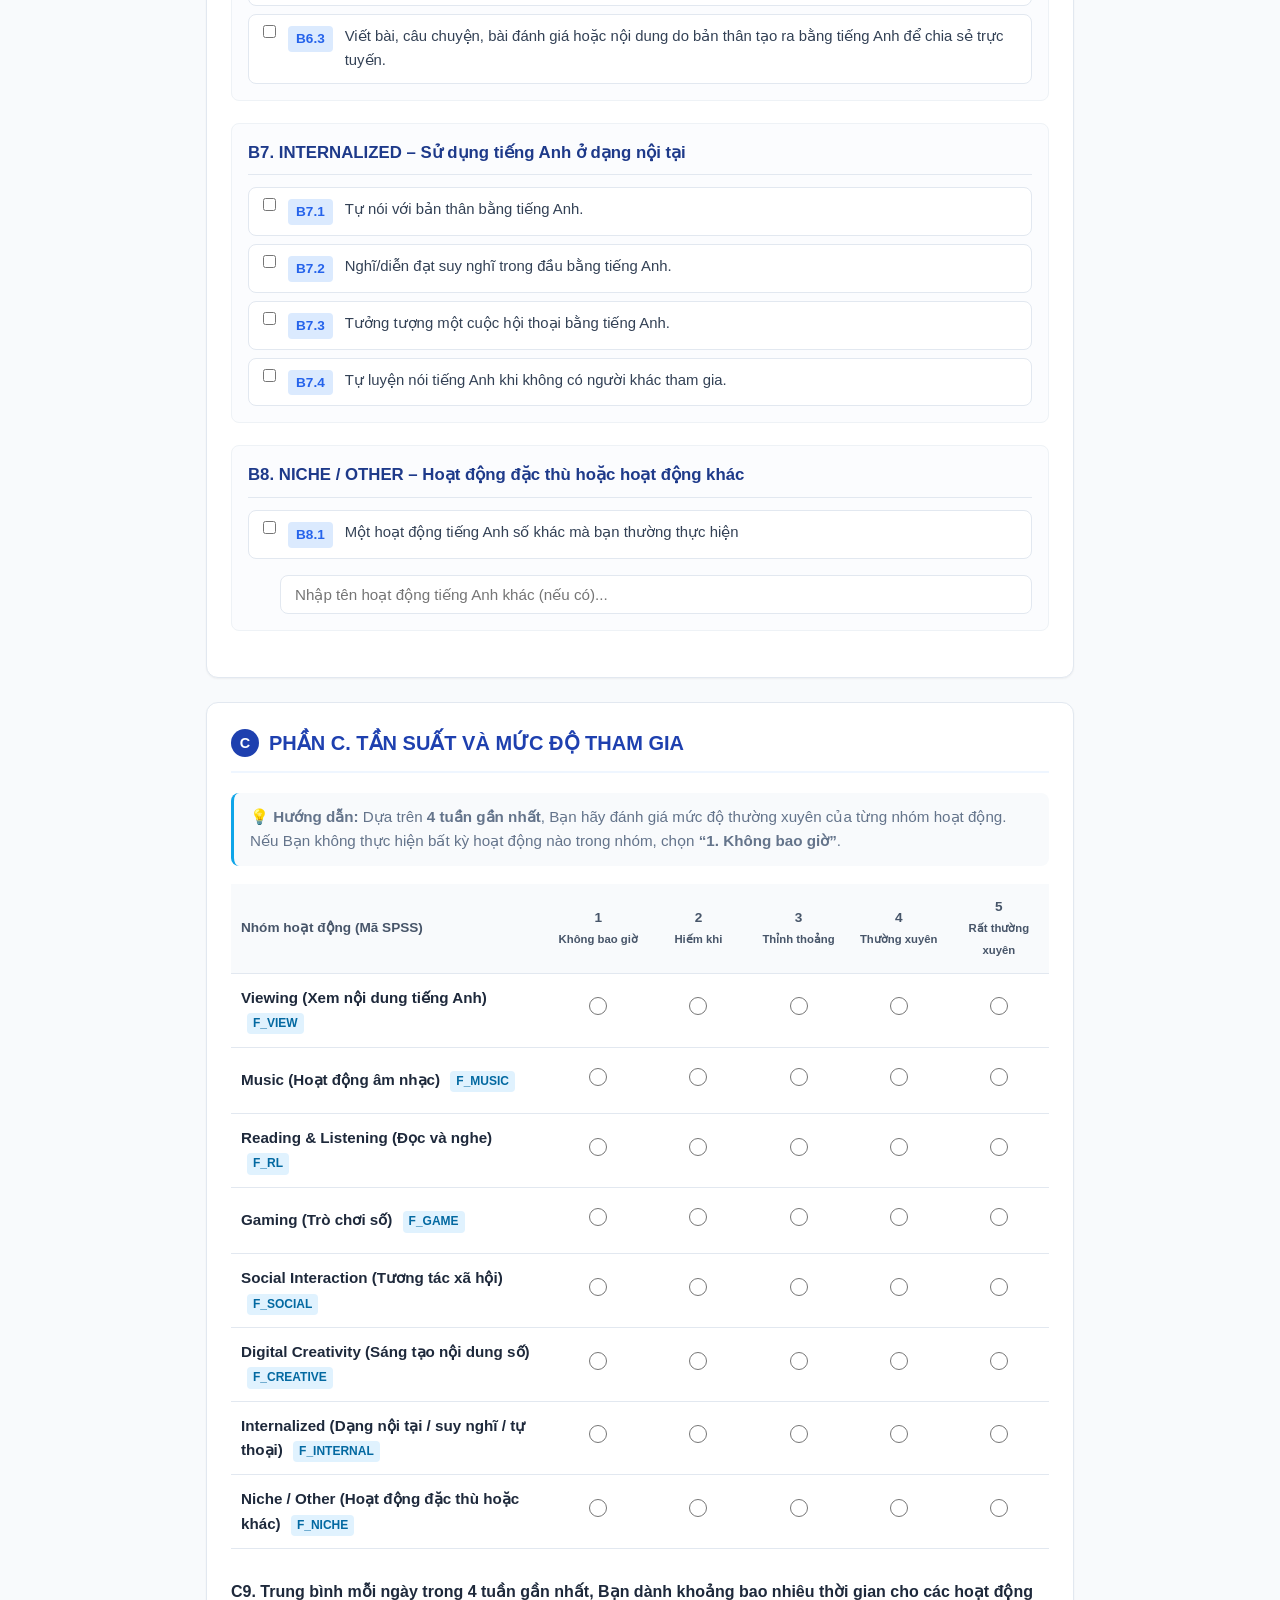
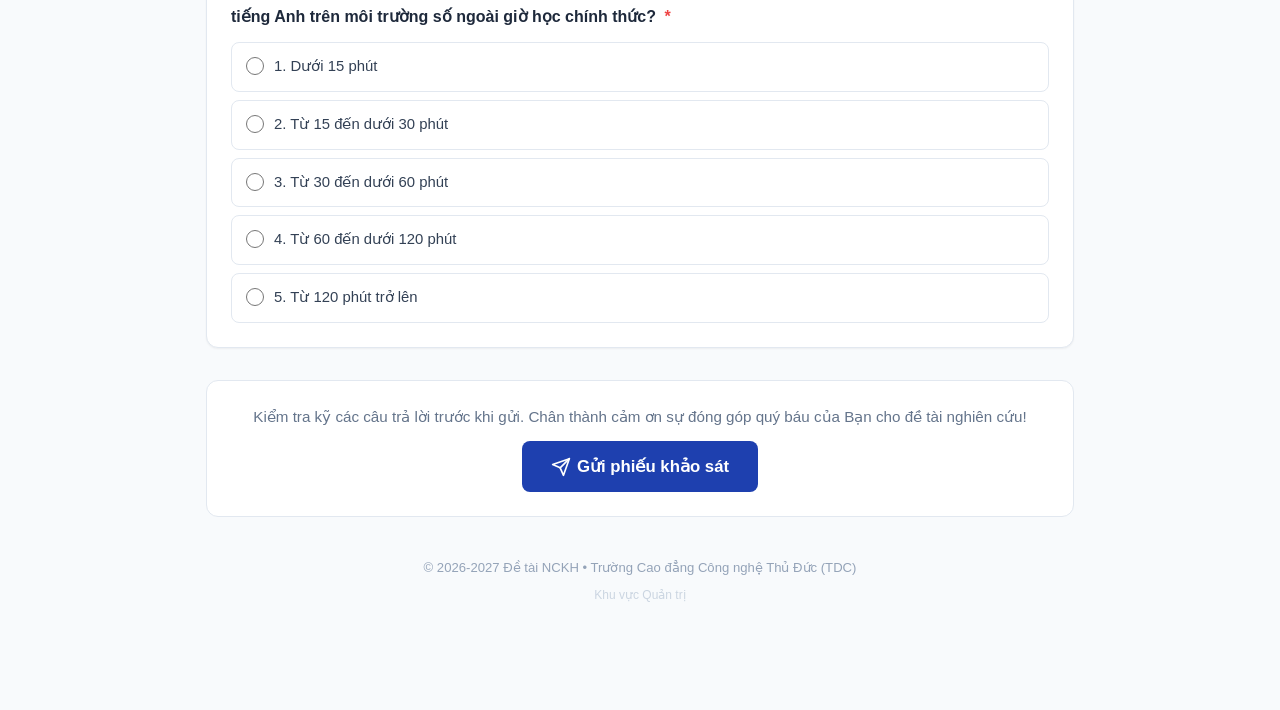
==== commit 3c7d02a1: "Add files via upload" ====
--- a/index.html
+++ b/index.html
@@ -11,8 +11,8 @@
 
   <div class="container">
     <!-- Top Nav -->
-    <header class="top-nav">
-      <a href="index.html" class="nav-brand">
+    <header class="top-nav" style="justify-content: center;">
+      <div class="nav-brand" style="cursor: default;">
         <svg width="24" height="24" viewBox="0 0 24 24" fill="none" stroke="currentColor" stroke-width="2.2" stroke-linecap="round" stroke-linejoin="round">
           <path d="M14 2H6a2 2 0 0 0-2 2v16a2 2 0 0 0 2 2h12a2 2 0 0 0 2-2V8z"></path>
           <polyline points="14 2 14 8 20 8"></polyline>
@@ -20,17 +20,7 @@
           <line x1="16" y1="17" x2="8" y2="17"></line>
           <polyline points="10 9 9 9 8 9"></polyline>
         </svg>
-        <span>Khảo sát NCKH TDC</span>
-      </a>
-      <div class="nav-links">
-        <a href="admin.html" class="btn btn-secondary">
-          <svg width="18" height="18" viewBox="0 0 24 24" fill="none" stroke="currentColor" stroke-width="2" stroke-linecap="round" stroke-linejoin="round">
-            <line x1="18" y1="20" x2="18" y2="10"></line>
-            <line x1="12" y1="20" x2="12" y2="4"></line>
-            <line x1="6" y1="20" x2="6" y2="14"></line>
-          </svg>
-          Trang Quản trị & Thống kê
-        </a>
+        <span>Khảo sát NCKH TDC - Trường CĐ Công nghệ Thủ Đức</span>
       </div>
     </header>
 
@@ -254,16 +244,20 @@
           </svg>
           Gửi câu trả lời khác
         </button>
-        <a href="admin.html" class="btn btn-primary">
-          <svg width="18" height="18" viewBox="0 0 24 24" fill="none" stroke="currentColor" stroke-width="2" stroke-linecap="round" stroke-linejoin="round">
-            <line x1="18" y1="20" x2="18" y2="10"></line>
-            <line x1="12" y1="20" x2="12" y2="4"></line>
-            <line x1="6" y1="20" x2="6" y2="14"></line>
-          </svg>
-          Xem kết quả thống kê
-        </a>
-      </div>
-    </div>
+      </div>
+      <p style="font-size: 0.95rem; color: #16a34a; font-weight: 600; margin-top: 18px;">
+        ✨ Chúc Bạn có những trải nghiệm học tập và rèn luyện tiếng Anh thật hiệu quả!
+      </p>
+      <div id="successExtraNote" style="display: none; background: #fef3c7; border: 1px solid #f59e0b; color: #92400e; padding: 12px 16px; border-radius: 8px; font-size: 0.88rem; margin: 16px auto 0; max-width: 550px; text-align: left; line-height: 1.5;"></div>
+    </div>
+
+    <!-- Subtle Footer -->
+    <footer style="margin-top: 40px; text-align: center; font-size: 0.82rem; color: #94a3b8; padding-bottom: 24px;">
+      <p>© 2026-2027 Đề tài NCKH • Trường Cao đẳng Công nghệ Thủ Đức (TDC)</p>
+      <p style="margin-top: 6px;">
+        <a href="admin.html" style="color: #cbd5e1; text-decoration: none; font-size: 0.75rem;" title="Dành riêng cho cán bộ nghiên cứu">Khu vực Quản trị</a>
+      </p>
+    </footer>
 
   </div>
 
